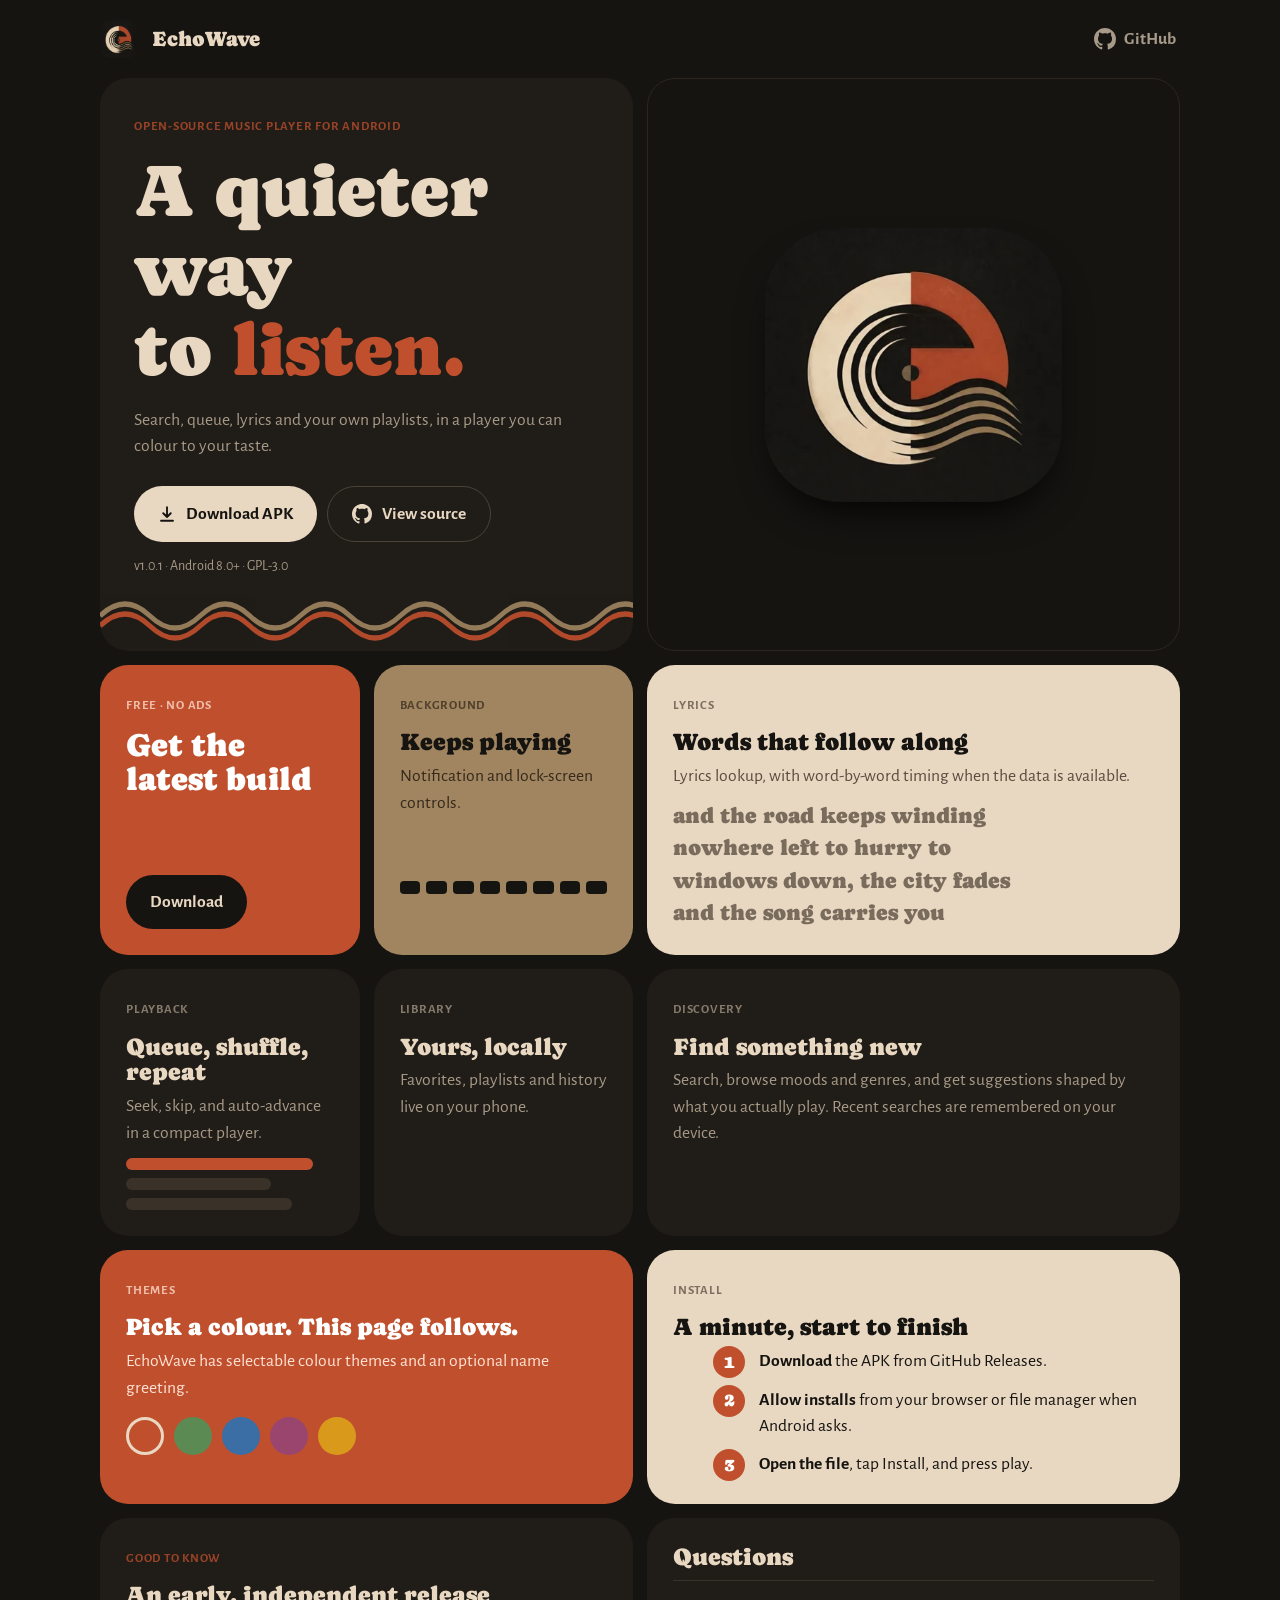
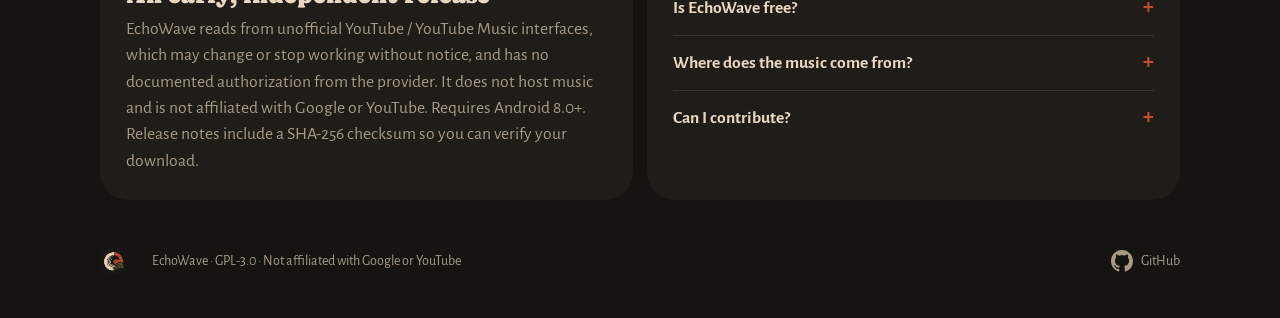
==== website/index.html @ 9fd40589 "Add EchoWave website (index.html + styles.css) for direct APK download" ====
<!doctype html>
<html lang="en">
<head>
<meta charset="UTF-8">
<meta name="viewport" content="width=device-width, initial-scale=1.0">
<title>EchoWave – a quiet, open-source music player for Android</title>
<meta name="description" content="EchoWave is a free, open-source Android music player with lyrics, playlists, themes and background playback. Download the APK.">
<meta name="theme-color" content="#161411">
<link rel="icon" href="favicon.png">
<link rel="preconnect" href="https://fonts.googleapis.com">
<link rel="preconnect" href="https://fonts.gstatic.com" crossorigin>
<link href="https://fonts.googleapis.com/css2?family=Alegreya+Sans:wght@400;500;700&family=Caprasimo&display=swap" rel="stylesheet">
<link rel="stylesheet" href="styles.css">
</head>
<body>
<svg width="0" height="0" style="position:absolute" aria-hidden="true"><symbol id="gh" viewBox="0 0 16 16"><path d="M8 0C3.58 0 0 3.58 0 8c0 3.54 2.29 6.53 5.47 7.59.4.07.55-.17.55-.38 0-.19-.01-.82-.01-1.49-2.01.37-2.53-.49-2.69-.94-.09-.23-.48-.94-.82-1.13-.28-.15-.68-.52-.01-.53.63-.01 1.08.58 1.23.82.72 1.21 1.87.87 2.33.66.07-.52.28-.87.51-1.07-1.78-.2-3.64-.89-3.64-3.95 0-.87.31-1.59.82-2.15-.08-.2-.36-1.02.08-2.12 0 0 .67-.21 2.2.82.64-.18 1.32-.27 2-.27.68 0 1.36.09 2 .27 1.53-1.04 2.2-.82 2.2-.82.44 1.1.16 1.92.08 2.12.51.56.82 1.27.82 2.15 0 3.07-1.87 3.75-3.65 3.95.29.25.54.73.54 1.48 0 1.07-.01 1.93-.01 2.2 0 .21.15.46.55.38A8.013 8.013 0 0016 8c0-4.42-3.58-8-8-8z"/></symbol></svg>
<div class="wrap">
  <header class="nav">
    <img src="logo.webp" alt="">
    <span class="name">EchoWave</span>
    <a class="gh" href="https://github.com/AyushDevHub/EchoWave" target="_blank" rel="noreferrer" aria-label="EchoWave on GitHub"><svg class="gh" aria-hidden="true"><use href="#gh"/></svg><span>GitHub</span></a>
  </header>

  <main class="bento">
    <section class="tile c2 r2 hero">
      <div class="copy">
        <p class="tag" style="color:var(--accent)">Open-source music player for Android</p>
        <h1>A quieter way<br>to <em>listen.</em></h1>
        <p class="lead">Search, queue, lyrics and your own playlists, in a player you can colour to your taste.</p>
        <div class="actions"><a class="btn dlbtn" href="https://github.com/AyushDevHub/EchoWave/releases/download/v1.0.1/EchoWave-1.0.1.apk" download><svg class="dl-ic" viewBox="0 0 24 24" fill="none" stroke="currentColor" stroke-width="2.5" stroke-linecap="round" stroke-linejoin="round"><path d="M12 3v13m0 0l-5-5m5 5l5-5M4 21h16"/></svg>Download APK</a><a class="btn ghost" href="https://github.com/AyushDevHub/EchoWave" target="_blank" rel="noreferrer"><svg class="gh" aria-hidden="true"><use href="#gh"/></svg> View source</a></div>
        <p class="meta" id="meta">v1.0.1 · Android 8.0+ · GPL-3.0</p>
      </div>
      <div class="waves" aria-hidden="true">
        <svg viewBox="0 0 1300 70" fill="none" stroke="#a08560" stroke-width="5"><path d="M0 35q25-24 50 0t50 0t50 0t50 0t50 0t50 0t50 0t50 0t50 0t50 0t50 0t50 0t50 0t50 0t50 0t50 0t50 0t50 0t50 0t50 0t50 0t50 0t50 0t50 0t50 0t50 0"/></svg>
        <svg viewBox="0 0 1300 70" fill="none" stroke="#c0502d" stroke-width="5"><path d="M0 35q25-24 50 0t50 0t50 0t50 0t50 0t50 0t50 0t50 0t50 0t50 0t50 0t50 0t50 0t50 0t50 0t50 0t50 0t50 0t50 0t50 0t50 0t50 0t50 0t50 0t50 0t50 0t50 0"/></svg>
      </div>
    </section>
    <section class="tile c2 r2 logo" aria-label="EchoWave logo">
      <span class="ring"></span><span class="ring"></span><span class="ring"></span>
      <img src="logo.webp" alt="EchoWave logo">
    </section>
    <section class="tile terra dl">
      <div><p class="tag">Free · No ads</p><div class="big">Get the latest build</div></div>
      <a class="btn dlbtn" href="https://github.com/AyushDevHub/EchoWave/releases/download/v1.0.1/EchoWave-1.0.1.apk" download>Download</a>
    </section>
    <section class="tile tan">
      <p class="tag">Background</p>
      <h2>Keeps playing</h2>
      <p>Notification and lock-screen controls.</p>
      <div class="eq" aria-hidden="true"><i></i><i></i><i></i><i></i><i></i><i></i><i></i><i></i></div>
    </section>
    <section class="tile cream c2">
      <p class="tag">Lyrics</p>
      <h2>Words that follow along</h2>
      <p>Lyrics lookup, with word-by-word timing when the data is available.</p>
      <div class="lyr" aria-hidden="true"><div>and the road keeps winding</div><div>nowhere left to hurry to</div><div>windows down, the city fades</div><div>and the song carries you</div></div>
    </section>
    <section class="tile">
      <p class="tag">Playback</p>
      <h2>Queue, shuffle, repeat</h2>
      <p>Seek, skip, and auto-advance in a compact player.</p>
      <div class="queue" aria-hidden="true"><span></span><span></span><span></span></div>
    </section>
    <section class="tile">
      <p class="tag">Library</p>
      <h2>Yours, locally</h2>
      <p>Favorites, playlists and history live on your phone.</p>
    </section>
    <section class="tile c2">
      <p class="tag">Discovery</p>
      <h2>Find something new</h2>
      <p>Search, browse moods and genres, and get suggestions shaped by what you actually play. Recent searches are remembered on your device.</p>
    </section>
    <section class="tile c2 terra">
      <p class="tag">Themes</p>
      <h2>Pick a colour. This page follows.</h2>
      <p>EchoWave has selectable colour themes and an optional name greeting.</p>
      <div class="sw" id="sw"></div>
    </section>
    <section class="tile cream c2">
      <p class="tag">Install</p>
      <h2>A minute, start to finish</h2>
      <ol>
        <li><b>Download</b> the APK from GitHub Releases.</li>
        <li><b>Allow installs</b> from your browser or file manager when Android asks.</li>
        <li><b>Open the file</b>, tap Install, and press play.</li>
      </ol>
    </section>
    <section class="tile c2 notice">
      <p class="tag" style="color:var(--accent)">Good to know</p>
      <h2>An early, independent release</h2>
      <p>EchoWave reads from unofficial YouTube / YouTube Music interfaces, which may change or stop working without notice, and has no documented authorization from the provider. It does not host music and is not affiliated with Google or YouTube. Requires Android 8.0+. Release notes include a SHA-256 checksum so you can verify your download.</p>
    </section>
    <section class="tile c2">
      <h2>Questions</h2>
      <details><summary>Is EchoWave free?</summary><p>Yes. It is open source under GPL-3.0, with no subscription and no ads.</p></details>
      <details><summary>Where does the music come from?</summary><p>EchoWave does not host any music. It resolves search, metadata and streams through third-party YouTube / YouTube Music endpoints.</p></details>
      <details><summary>Can I contribute?</summary><p>Yes. Open an issue or a pull request on GitHub.</p></details>
    </section>
  </main>

  <footer>
    <img src="logo.webp" alt=""><span>EchoWave · GPL-3.0 · Not affiliated with Google or YouTube</span>
    <a href="https://github.com/AyushDevHub/EchoWave" target="_blank" rel="noreferrer" aria-label="EchoWave on GitHub"><svg class="gh" aria-hidden="true"><use href="#gh"/></svg> GitHub</a>
  </footer>
</div>

<div class="sticky" id="sticky"><a class="btn dlbtn" href="https://github.com/AyushDevHub/EchoWave/releases/download/v1.0.1/EchoWave-1.0.1.apk" download>Download APK</a><a class="gh-btn" href="https://github.com/AyushDevHub/EchoWave" target="_blank" rel="noreferrer" aria-label="EchoWave on GitHub"><svg class="gh" aria-hidden="true"><use href="#gh"/></svg></a></div>

<script>
// scroll-in reveal
const io=new IntersectionObserver(es=>es.forEach(e=>{if(e.isIntersecting){e.target.classList.add('in');io.unobserve(e.target)}}),{threshold:.12});
document.querySelectorAll('.tile').forEach((t,i)=>{t.style.transitionDelay=(i%4)*70+'ms';io.observe(t)});

// mobile sticky download bar: shows once the hero button scrolls away
const hb=document.querySelector('.hero .dlbtn'),st=document.getElementById('sticky');
new IntersectionObserver(([e])=>st.classList.toggle('show',!e.isIntersecting)).observe(hb);

// theme swatches (recolour accent)
const themes=[['Terracotta','#c0502d'],['Moss','#5b8a52'],['Ink blue','#3a6ea5'],['Plum','#9a456e'],['Saffron','#d99a1c']];
const sw=document.getElementById('sw');
themes.forEach(([n,c],i)=>{const b=document.createElement('button');b.style.setProperty('--s',c);b.title=n;b.setAttribute('aria-label',n);
  if(i===0)b.className='on';
  b.onclick=()=>{document.documentElement.style.setProperty('--accent',c);sw.querySelectorAll('button').forEach(x=>x.classList.remove('on'));b.classList.add('on')};
  sw.appendChild(b)});

// latest APK link
fetch('https://api.github.com/repos/AyushDevHub/EchoWave/releases/latest').then(r=>r.ok?r.json():Promise.reject()).then(j=>{
  const a=(j.assets||[]).find(x=>x.name.endsWith('.apk')); if(!a)return;
  document.querySelectorAll('.dlbtn').forEach(b=>b.href=a.browser_download_url);
  document.getElementById('meta').textContent=j.tag_name+' · '+(a.size/1048576).toFixed(1)+' MB · Android 8.0+ · GPL-3.0';
}).catch(()=>{});
</script>
</body>
</html>
---- website/styles.css ----
:root{--bg:#161411;--lift:#201c17;--cream:#e8d7c1;--tan:#a08560;--accent:#c0502d;--ink:#161411;--mute:#a79a88}
*{box-sizing:border-box;margin:0}
html{scroll-behavior:smooth}
body{background:var(--bg);color:var(--cream);font-family:"Alegreya Sans",system-ui,sans-serif;line-height:1.5;font-size:1.1rem;overflow-x:hidden}
h1,h2,h3,.serif{font-family:"Caprasimo",Georgia,serif;font-weight:400;letter-spacing:0;line-height:1.08}
a{color:inherit}
.wrap{max-width:1120px;margin:0 auto;padding:0 20px}

.nav{display:flex;align-items:center;gap:14px;padding:18px 0}
.nav img{width:38px;height:38px;border-radius:11px}
.nav .name{font-family:"Caprasimo",serif;font-weight:400;font-size:1.3rem}
.nav a.gh{margin-left:auto;display:flex;align-items:center;gap:8px;color:var(--mute);text-decoration:none;font-weight:700;padding:8px 4px}
svg.gh{width:22px;height:22px;fill:currentColor}
.nav a.gh:hover{color:var(--cream)}

.btn{display:inline-flex;align-items:center;gap:10px;background:var(--cream);color:var(--ink);text-decoration:none;font-weight:700;padding:14px 24px;border-radius:999px;transition:transform .2s,background .2s}
.btn:hover{transform:translateY(-2px) scale(1.03)}
.btn svg{width:18px;height:18px;flex:none}.btn .dl-ic{animation:bob 1.8s ease-in-out infinite}.btn svg.gh{width:20px;height:20px}
.btn.ghost{background:transparent;color:var(--cream);border:1.5px solid #4d4237}.btn.ghost:hover{border-color:var(--cream)}
.actions{display:flex;gap:10px;flex-wrap:wrap}
@keyframes bob{50%{transform:translateY(3px)}}

/* bento */
.bento{display:grid;grid-template-columns:repeat(4,1fr);grid-auto-rows:minmax(150px,auto);gap:14px;padding-bottom:20px}
.tile{position:relative;overflow:hidden;border-radius:28px;padding:26px;background:var(--lift);opacity:0;transform:translateY(28px) scale(.97);transition:opacity .7s cubic-bezier(.2,.7,.2,1),transform .7s cubic-bezier(.2,.7,.2,1),box-shadow .3s}
.tile.in{opacity:1;transform:none}
.tile.in:hover{transform:translateY(-4px);box-shadow:0 18px 30px -18px #000}
.tile h2{font-size:1.5rem;margin-bottom:8px}
.tile p{color:var(--mute)}
.c2{grid-column:span 2}.r2{grid-row:span 2}.c4{grid-column:span 4}
.cream{background:var(--cream);color:var(--ink)}.cream p{color:#5a4d3f}
.terra{background:var(--accent);color:#fff}.terra p{color:#ffe3d6}
.tan{background:var(--tan);color:var(--ink)}.tan p{color:#35291b}
.tag{display:inline-block;font-size:.8rem;font-weight:700;letter-spacing:.06em;text-transform:uppercase;margin-bottom:14px;opacity:.75}

/* hero */
.hero{display:flex;flex-direction:column;justify-content:space-between;gap:28px;padding:34px}
.hero h1{font-size:clamp(2.6rem,6vw,4.6rem)}
.hero h1 em{font-style:normal;color:var(--accent)}
.hero .lead{font-size:1.1rem;max-width:30em;margin:18px 0 26px}
.meta{font-size:.88rem;color:var(--mute);margin-top:14px}
.waves{position:absolute;left:0;bottom:0;width:100%;height:70px;overflow:hidden;pointer-events:none;opacity:.9}
.waves svg{width:1300px;height:70px;animation:drift 5s linear infinite}
.waves svg:nth-child(2){position:absolute;left:0;top:10px;animation-duration:8s;animation-direction:reverse}
@keyframes drift{to{transform:translateX(-100px)}}
.hero .copy{position:relative;z-index:1;padding-bottom:40px}

/* logo tile with echo rings */
.logo{display:grid;place-items:center;background:var(--bg);border:1px solid #2c261f}
.logo .ring{position:absolute;top:50%;left:50%;width:44%;aspect-ratio:1;border:2px solid var(--accent);border-radius:50%;opacity:0;animation:echo 4.5s ease-out infinite}
.logo .ring:nth-child(2){animation-delay:1.5s}.logo .ring:nth-child(3){animation-delay:3s}
@keyframes echo{0%{transform:translate(-50%,-50%) scale(.8);opacity:.7}100%{transform:translate(-50%,-50%) scale(3.4);opacity:0}}
.logo img{position:relative;width:62%;max-width:300px;border-radius:26%;animation:float 6s ease-in-out infinite;box-shadow:0 20px 40px -16px #000}
@keyframes float{50%{transform:translateY(-10px) rotate(-2deg)}}

/* download */
.dl{display:flex;flex-direction:column;justify-content:space-between}
.dl .big{font-family:"Caprasimo",serif;font-weight:400;font-size:2rem;line-height:1.05}
.dl .btn{background:var(--ink);color:var(--cream);align-self:flex-start;margin-top:16px}

/* lyrics */
.lyr{font-family:"Caprasimo",serif;font-weight:400;font-size:1.35rem;margin-top:10px}
.lyr div{color:#7a6c5c;animation:sing 8s infinite}
.lyr div:nth-child(2){animation-delay:2s}.lyr div:nth-child(3){animation-delay:4s}.lyr div:nth-child(4){animation-delay:6s}
@keyframes sing{0%,24%{color:var(--ink);transform:translateX(8px)}30%,100%{color:#7a6c5c;transform:none}}

/* equalizer */
.eq{display:flex;align-items:flex-end;gap:6px;height:64px;margin-top:14px}
.eq i{flex:1;background:var(--ink);border-radius:4px;height:20%;animation:eq 1.1s ease-in-out infinite}
.eq i:nth-child(2n){animation-duration:.8s}.eq i:nth-child(3n){animation-duration:1.4s}.eq i:nth-child(5n){animation-duration:.95s}
.eq i:nth-child(odd){animation-delay:-.4s}
@keyframes eq{50%{height:100%}}

/* queue bars */
.queue{margin-top:12px;display:grid;gap:8px}
.queue span{display:block;height:12px;border-radius:6px;background:#3a3229;transform-origin:left;animation:slide 3s ease-in-out infinite}
.queue span:nth-child(1){width:90%}.queue span:nth-child(2){width:70%;animation-delay:.3s}.queue span:nth-child(3){width:80%;animation-delay:.6s}
.queue span:first-child{background:var(--accent)}
@keyframes slide{50%{transform:scaleX(.8)}}

/* themes */
.sw{display:flex;flex-wrap:wrap;gap:10px;margin-top:16px}
.sw button{width:38px;height:38px;border-radius:50%;border:3px solid transparent;background:var(--s);cursor:pointer;transition:transform .2s,border-color .2s}
.sw button:hover{transform:scale(1.15)}.sw button.on{border-color:var(--cream);box-shadow:0 0 0 2px var(--s)}
.tan .sw button.on{border-color:var(--ink)}

/* steps */
ol{list-style:none;counter-reset:s;display:grid;gap:12px;margin-top:6px}
li{counter-increment:s;padding-left:46px;position:relative;color:var(--ink)}
li::before{content:counter(s);position:absolute;left:0;top:-2px;width:32px;height:32px;border-radius:50%;background:var(--accent);color:#fff;display:grid;place-items:center;font-family:"Caprasimo",serif;font-weight:400}

.notice h2{color:var(--cream)}
details{border-top:1px solid #3a3229;padding:14px 0}
details:first-of-type{margin-top:10px}
summary{cursor:pointer;font-weight:700;list-style:none;display:flex;justify-content:space-between;gap:12px}
summary::after{content:"+";color:var(--accent);font-size:1.4rem;line-height:1;transition:transform .3s}
details[open] summary::after{transform:rotate(45deg)}
details p{margin-top:8px;max-width:48em}

footer{display:flex;flex-wrap:wrap;gap:10px 24px;align-items:center;padding:28px 0 44px;color:var(--mute);font-size:.88rem}
footer img{width:28px;border-radius:8px}footer a{margin-left:auto;display:flex;align-items:center;gap:8px;text-decoration:none}

@media(max-width:900px){.bento{grid-template-columns:repeat(2,1fr)}.c4{grid-column:span 2}}
.sticky{display:none;position:fixed;left:12px;right:12px;bottom:calc(12px + env(safe-area-inset-bottom));z-index:20;gap:10px;padding:8px;background:rgba(32,28,23,.92);-webkit-backdrop-filter:blur(12px);backdrop-filter:blur(12px);border:1px solid #3a3229;border-radius:999px;transform:translateY(160%);transition:transform .45s cubic-bezier(.2,.7,.2,1)}
.sticky.show{transform:none}
.sticky .btn{flex:1;justify-content:center;background:var(--accent);color:#fff}
.sticky .gh-btn{width:52px;height:52px;border-radius:50%;display:grid;place-items:center;background:var(--cream);color:var(--ink)}
@media(max-width:700px){
 body{font-size:1.05rem;padding-bottom:92px}
 .wrap{padding:0 12px}
 .nav{padding:14px 4px}.nav a.gh span{display:none}
 .bento{gap:10px;grid-auto-rows:auto}
 .tile{padding:20px;border-radius:24px}
 .tile h2{font-size:1.3rem}.tag{font-size:.74rem;margin-bottom:10px}
 .r2{grid-row:auto}
 .hero{padding:26px 22px 0;gap:0}
 .hero h1{font-size:2.6rem}.hero .lead{font-size:1.05rem;margin:14px 0 22px}
 .hero .copy{padding-bottom:92px}
 .actions .btn{flex:1;justify-content:center;padding:15px 18px}
 .logo{padding:34px 20px}.logo img{width:52%;max-width:220px}
 .dl .big{font-size:1.35rem}.dl .btn{padding:11px 18px;margin-top:12px}
 .lyr{font-size:1.2rem}
 .sw button{width:44px;height:44px}
 summary{padding:4px 0;font-size:1.05rem}
 .sticky{display:flex}
 footer{padding-bottom:20px}footer a{margin-left:0}
}
@media(prefers-reduced-motion:reduce){*{animation:none!important;transition:none!important}.tile{opacity:1;transform:none}}
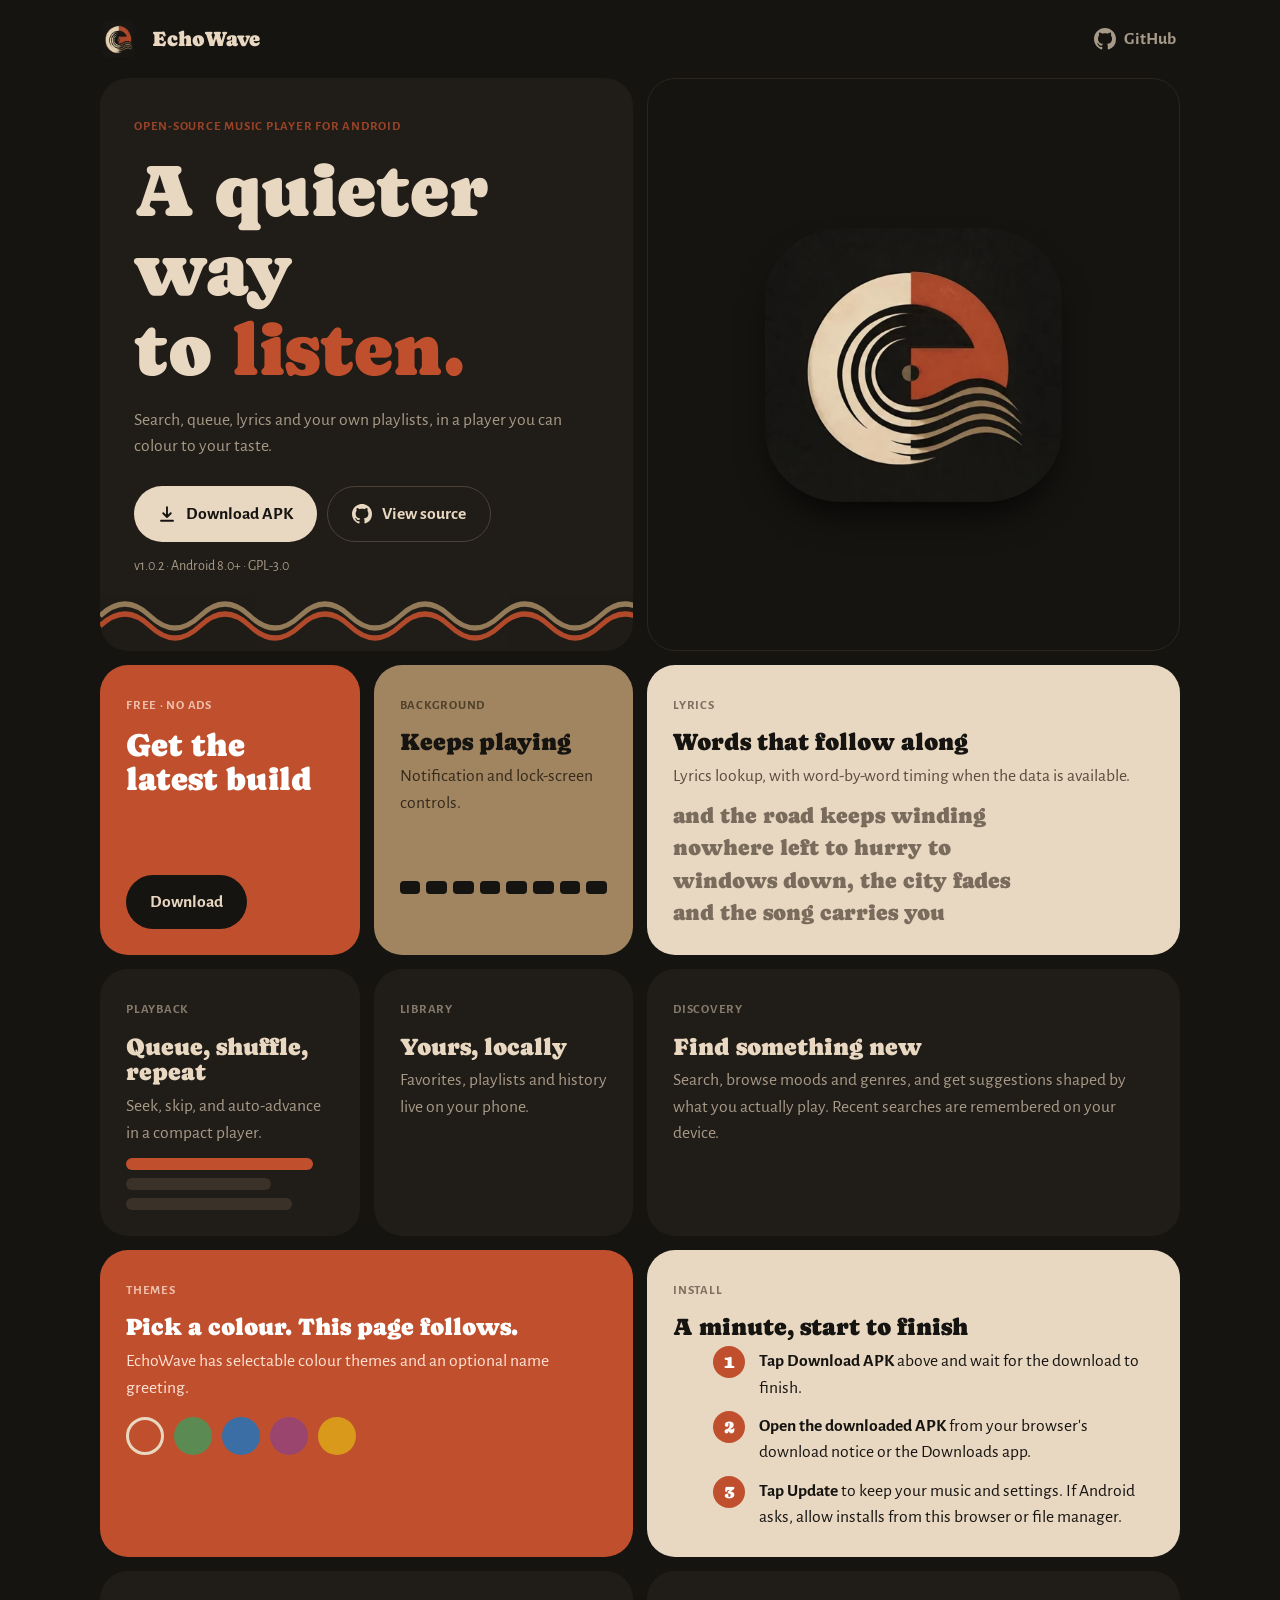
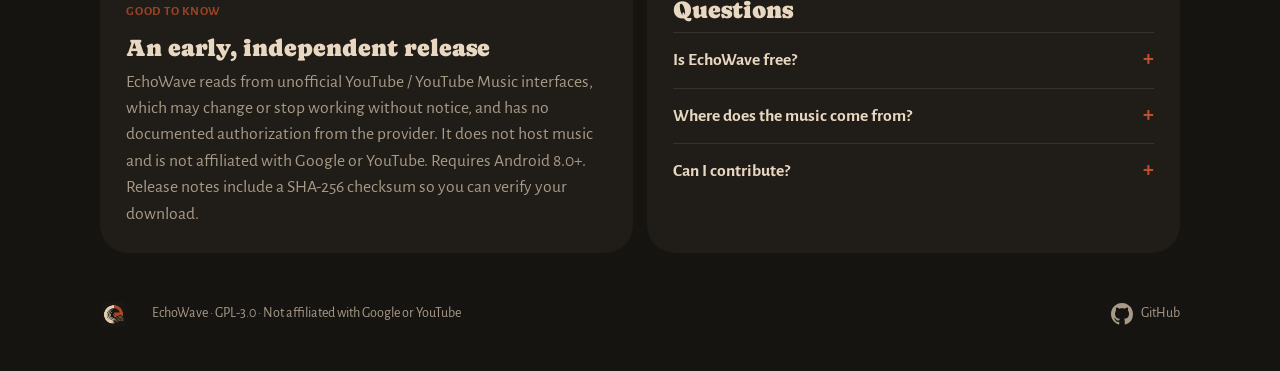
==== commit eca30618: "Open update links on EchoWave download site" ====
--- a/website/index.html
+++ b/website/index.html
@@ -27,8 +27,8 @@
         <p class="tag" style="color:var(--accent)">Open-source music player for Android</p>
         <h1>A quieter way<br>to <em>listen.</em></h1>
         <p class="lead">Search, queue, lyrics and your own playlists, in a player you can colour to your taste.</p>
-        <div class="actions"><a class="btn dlbtn" href="https://github.com/AyushDevHub/EchoWave/releases/download/v1.0.1/EchoWave-1.0.1.apk" download><svg class="dl-ic" viewBox="0 0 24 24" fill="none" stroke="currentColor" stroke-width="2.5" stroke-linecap="round" stroke-linejoin="round"><path d="M12 3v13m0 0l-5-5m5 5l5-5M4 21h16"/></svg>Download APK</a><a class="btn ghost" href="https://github.com/AyushDevHub/EchoWave" target="_blank" rel="noreferrer"><svg class="gh" aria-hidden="true"><use href="#gh"/></svg> View source</a></div>
-        <p class="meta" id="meta">v1.0.1 · Android 8.0+ · GPL-3.0</p>
+        <div class="actions"><a class="btn dlbtn" href="https://github.com/AyushDevHub/EchoWave/releases/download/v1.0.2/EchoWave-1.0.2.apk" download><svg class="dl-ic" viewBox="0 0 24 24" fill="none" stroke="currentColor" stroke-width="2.5" stroke-linecap="round" stroke-linejoin="round"><path d="M12 3v13m0 0l-5-5m5 5l5-5M4 21h16"/></svg>Download APK</a><a class="btn ghost" href="https://github.com/AyushDevHub/EchoWave" target="_blank" rel="noreferrer"><svg class="gh" aria-hidden="true"><use href="#gh"/></svg> View source</a></div>
+        <p class="meta" id="meta">v1.0.2 · Android 8.0+ · GPL-3.0</p>
       </div>
       <div class="waves" aria-hidden="true">
         <svg viewBox="0 0 1300 70" fill="none" stroke="#a08560" stroke-width="5"><path d="M0 35q25-24 50 0t50 0t50 0t50 0t50 0t50 0t50 0t50 0t50 0t50 0t50 0t50 0t50 0t50 0t50 0t50 0t50 0t50 0t50 0t50 0t50 0t50 0t50 0t50 0t50 0t50 0"/></svg>
@@ -41,7 +41,7 @@
     </section>
     <section class="tile terra dl">
       <div><p class="tag">Free · No ads</p><div class="big">Get the latest build</div></div>
-      <a class="btn dlbtn" href="https://github.com/AyushDevHub/EchoWave/releases/download/v1.0.1/EchoWave-1.0.1.apk" download>Download</a>
+      <a class="btn dlbtn" href="https://github.com/AyushDevHub/EchoWave/releases/download/v1.0.2/EchoWave-1.0.2.apk" download>Download</a>
     </section>
     <section class="tile tan">
       <p class="tag">Background</p>
@@ -81,9 +81,9 @@
       <p class="tag">Install</p>
       <h2>A minute, start to finish</h2>
       <ol>
-        <li><b>Download</b> the APK from GitHub Releases.</li>
-        <li><b>Allow installs</b> from your browser or file manager when Android asks.</li>
-        <li><b>Open the file</b>, tap Install, and press play.</li>
+        <li><b>Tap Download APK</b> above and wait for the download to finish.</li>
+        <li><b>Open the downloaded APK</b> from your browser's download notice or the Downloads app.</li>
+        <li><b>Tap Update</b> to keep your music and settings. If Android asks, allow installs from this browser or file manager.</li>
       </ol>
     </section>
     <section class="tile c2 notice">
@@ -105,7 +105,7 @@
   </footer>
 </div>
 
-<div class="sticky" id="sticky"><a class="btn dlbtn" href="https://github.com/AyushDevHub/EchoWave/releases/download/v1.0.1/EchoWave-1.0.1.apk" download>Download APK</a><a class="gh-btn" href="https://github.com/AyushDevHub/EchoWave" target="_blank" rel="noreferrer" aria-label="EchoWave on GitHub"><svg class="gh" aria-hidden="true"><use href="#gh"/></svg></a></div>
+<div class="sticky" id="sticky"><a class="btn dlbtn" href="https://github.com/AyushDevHub/EchoWave/releases/download/v1.0.2/EchoWave-1.0.2.apk" download>Download APK</a><a class="gh-btn" href="https://github.com/AyushDevHub/EchoWave" target="_blank" rel="noreferrer" aria-label="EchoWave on GitHub"><svg class="gh" aria-hidden="true"><use href="#gh"/></svg></a></div>
 
 <script>
 // scroll-in reveal
@@ -124,7 +124,7 @@
   b.onclick=()=>{document.documentElement.style.setProperty('--accent',c);sw.querySelectorAll('button').forEach(x=>x.classList.remove('on'));b.classList.add('on')};
   sw.appendChild(b)});
 
-// latest APK link
+// Latest APK asset; the page provides a simple download path without GitHub browsing.
 fetch('https://api.github.com/repos/AyushDevHub/EchoWave/releases/latest').then(r=>r.ok?r.json():Promise.reject()).then(j=>{
   const a=(j.assets||[]).find(x=>x.name.endsWith('.apk')); if(!a)return;
   document.querySelectorAll('.dlbtn').forEach(b=>b.href=a.browser_download_url);
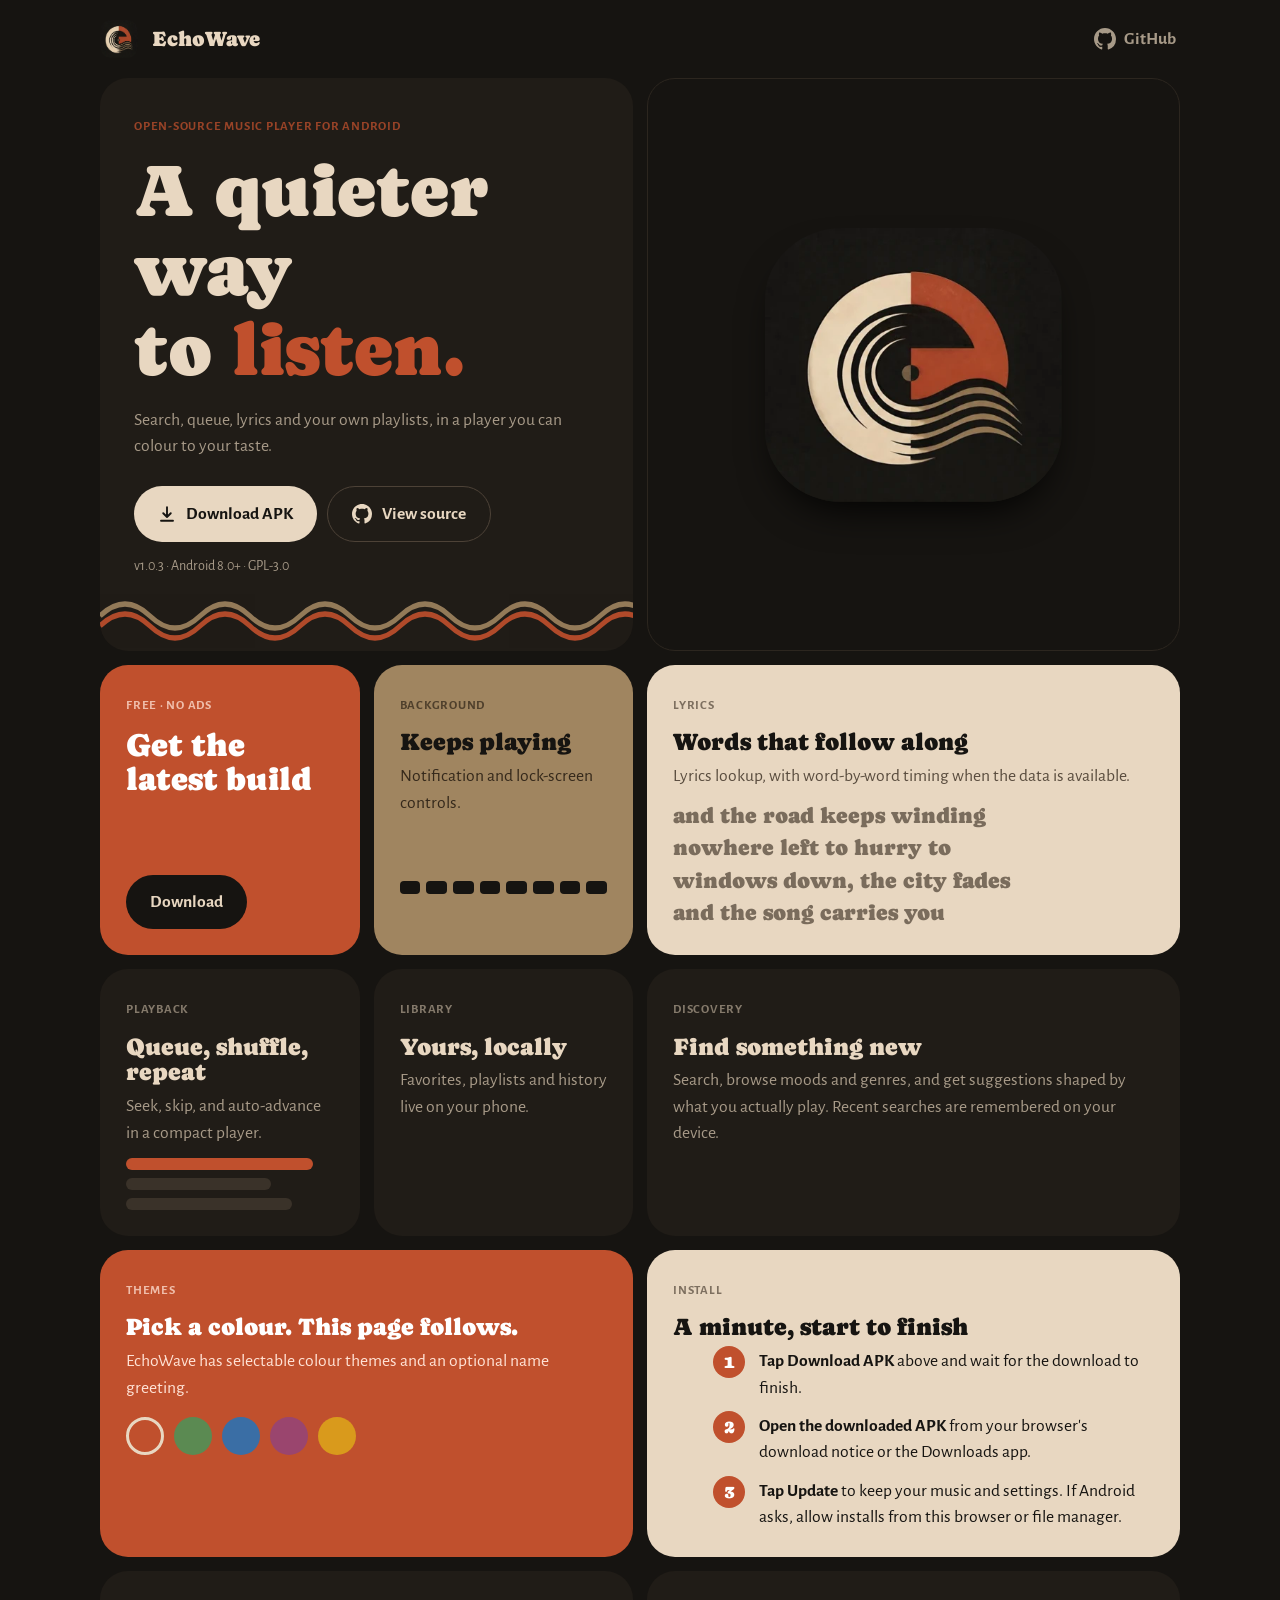
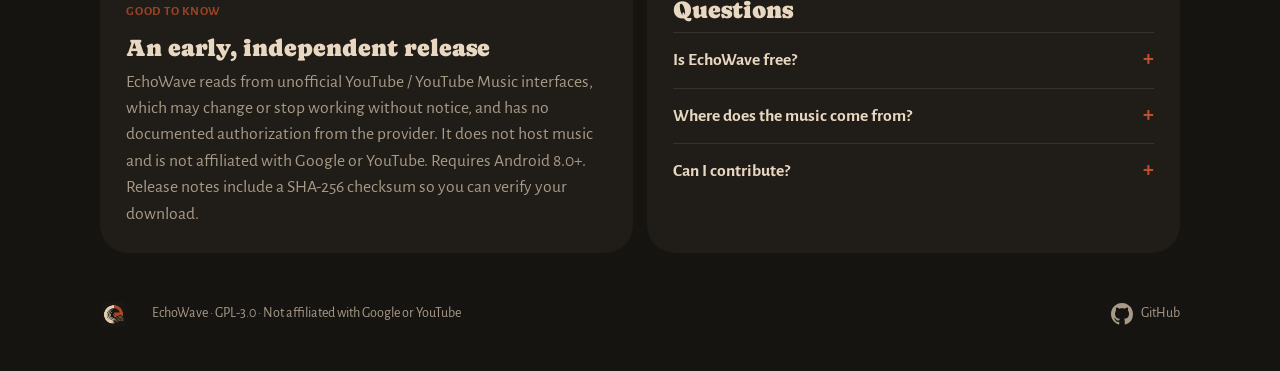
==== commit 7dc2faba: "Set download page to EchoWave 1.0.3" ====
--- a/website/index.html
+++ b/website/index.html
@@ -27,8 +27,8 @@
         <p class="tag" style="color:var(--accent)">Open-source music player for Android</p>
         <h1>A quieter way<br>to <em>listen.</em></h1>
         <p class="lead">Search, queue, lyrics and your own playlists, in a player you can colour to your taste.</p>
-        <div class="actions"><a class="btn dlbtn" href="https://github.com/AyushDevHub/EchoWave/releases/download/v1.0.2/EchoWave-1.0.2.apk" download><svg class="dl-ic" viewBox="0 0 24 24" fill="none" stroke="currentColor" stroke-width="2.5" stroke-linecap="round" stroke-linejoin="round"><path d="M12 3v13m0 0l-5-5m5 5l5-5M4 21h16"/></svg>Download APK</a><a class="btn ghost" href="https://github.com/AyushDevHub/EchoWave" target="_blank" rel="noreferrer"><svg class="gh" aria-hidden="true"><use href="#gh"/></svg> View source</a></div>
-        <p class="meta" id="meta">v1.0.2 · Android 8.0+ · GPL-3.0</p>
+        <div class="actions"><a class="btn dlbtn" href="https://github.com/AyushDevHub/EchoWave/releases/download/v1.0.3/EchoWave-1.0.3.apk" download><svg class="dl-ic" viewBox="0 0 24 24" fill="none" stroke="currentColor" stroke-width="2.5" stroke-linecap="round" stroke-linejoin="round"><path d="M12 3v13m0 0l-5-5m5 5l5-5M4 21h16"/></svg>Download APK</a><a class="btn ghost" href="https://github.com/AyushDevHub/EchoWave" target="_blank" rel="noreferrer"><svg class="gh" aria-hidden="true"><use href="#gh"/></svg> View source</a></div>
+        <p class="meta" id="meta">v1.0.3 · Android 8.0+ · GPL-3.0</p>
       </div>
       <div class="waves" aria-hidden="true">
         <svg viewBox="0 0 1300 70" fill="none" stroke="#a08560" stroke-width="5"><path d="M0 35q25-24 50 0t50 0t50 0t50 0t50 0t50 0t50 0t50 0t50 0t50 0t50 0t50 0t50 0t50 0t50 0t50 0t50 0t50 0t50 0t50 0t50 0t50 0t50 0t50 0t50 0t50 0"/></svg>
@@ -41,7 +41,7 @@
     </section>
     <section class="tile terra dl">
       <div><p class="tag">Free · No ads</p><div class="big">Get the latest build</div></div>
-      <a class="btn dlbtn" href="https://github.com/AyushDevHub/EchoWave/releases/download/v1.0.2/EchoWave-1.0.2.apk" download>Download</a>
+      <a class="btn dlbtn" href="https://github.com/AyushDevHub/EchoWave/releases/download/v1.0.3/EchoWave-1.0.3.apk" download>Download</a>
     </section>
     <section class="tile tan">
       <p class="tag">Background</p>
@@ -105,7 +105,7 @@
   </footer>
 </div>
 
-<div class="sticky" id="sticky"><a class="btn dlbtn" href="https://github.com/AyushDevHub/EchoWave/releases/download/v1.0.2/EchoWave-1.0.2.apk" download>Download APK</a><a class="gh-btn" href="https://github.com/AyushDevHub/EchoWave" target="_blank" rel="noreferrer" aria-label="EchoWave on GitHub"><svg class="gh" aria-hidden="true"><use href="#gh"/></svg></a></div>
+<div class="sticky" id="sticky"><a class="btn dlbtn" href="https://github.com/AyushDevHub/EchoWave/releases/download/v1.0.3/EchoWave-1.0.3.apk" download>Download APK</a><a class="gh-btn" href="https://github.com/AyushDevHub/EchoWave" target="_blank" rel="noreferrer" aria-label="EchoWave on GitHub"><svg class="gh" aria-hidden="true"><use href="#gh"/></svg></a></div>
 
 <script>
 // scroll-in reveal
